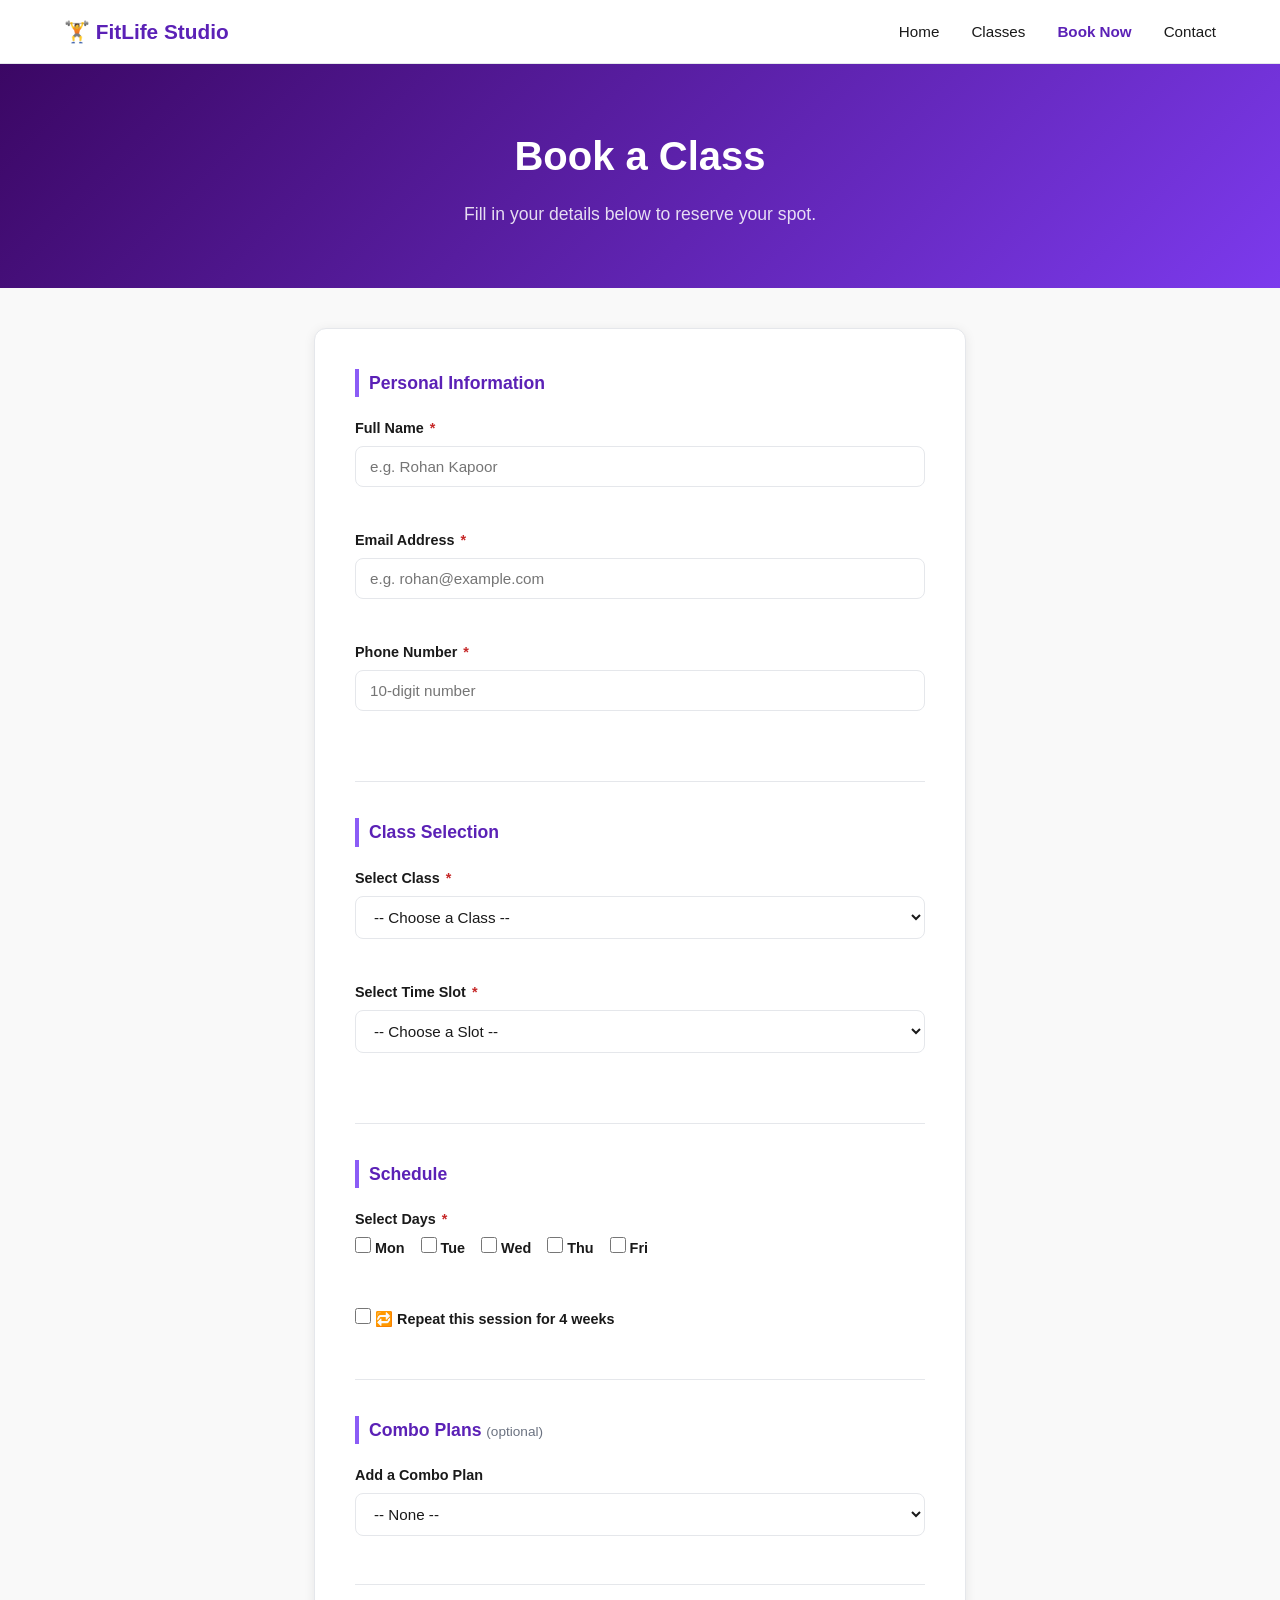
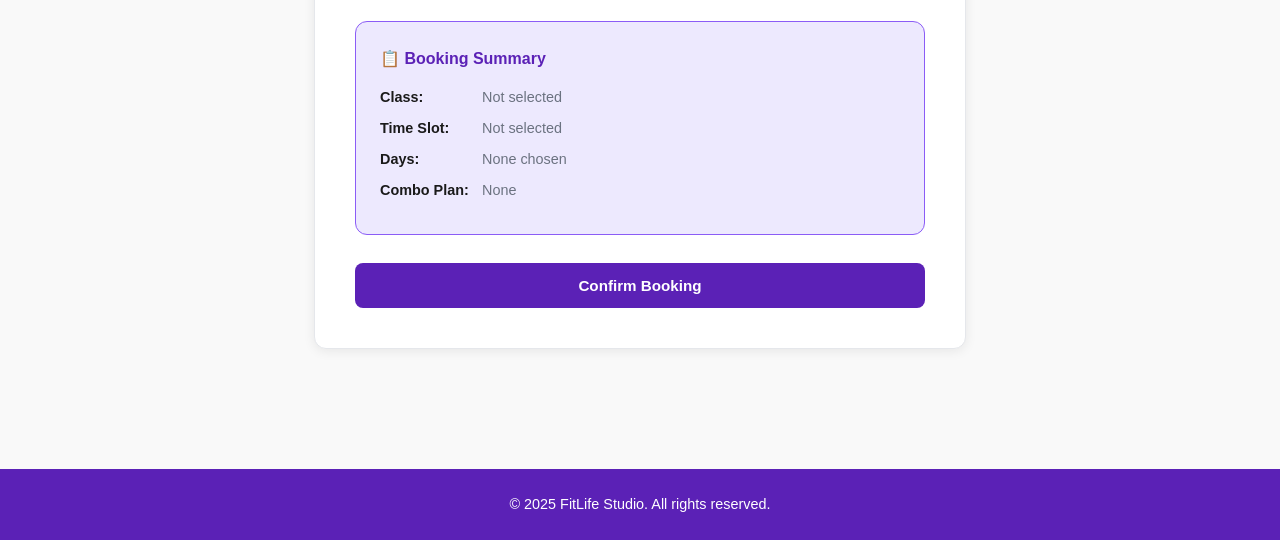
==== booking.html @ 7e026900 "Final changes" ====
<!DOCTYPE html>
<html lang="en">
<head>
  <meta charset="UTF-8" />
  <meta name="viewport" content="width=device-width, initial-scale=1.0" />
  <title>FitLife Studio – Book a Class</title>
  
  <link rel="stylesheet" href="css/booking.css" />
</head>
<body>

  
  <nav class="navbar" id="navbar">
    <div class="nav-container">
      <a href="index.html" class="nav-logo">🏋️ FitLife Studio</a>
      <button class="hamburger" id="hamburger" aria-label="Toggle menu">☰</button>
      <ul class="nav-links" id="navLinks">
        <li><a href="index.html">Home</a></li>
        <li><a href="classes.html">Classes</a></li>
        <li><a href="booking.html" class="active">Book Now</a></li>
        <li><a href="contact.html">Contact</a></li>
      </ul>
    </div>
  </nav>
  


  
  <div class="page-header">
    <h1>Book a Class</h1>
    <p>Fill in your details below to reserve your spot.</p>
  </div>


  
  <div class="container">
    <div class="form-card" id="formCard">

      <form id="bookingForm" novalidate>

        
        <div class="form-section">
          <h2 class="form-section-title">Personal Information</h2>

          
          <div class="form-group">
            <label for="userName">Full Name <span class="required">*</span></label>
            <input type="text" id="userName" name="userName"
                   placeholder="e.g. Rohan Kapoor" />
            
            <span class="error-msg" id="userNameError"></span>
          </div>

          
          <div class="form-group">
            <label for="userEmail">Email Address <span class="required">*</span></label>
            <input type="email" id="userEmail" name="userEmail"
                   placeholder="e.g. rohan@example.com" />
            <span class="error-msg" id="userEmailError"></span>
          </div>

          
          <div class="form-group">
            <label for="userPhone">Phone Number <span class="required">*</span></label>
            <input type="tel" id="userPhone" name="userPhone"
                   placeholder="10-digit number" pattern="[0-9]{10}" />
            <span class="error-msg" id="userPhoneError"></span>
          </div>
        </div>


        
        <div class="form-section">
          <h2 class="form-section-title">Class Selection</h2>

          
          <div class="form-group">
            <label for="selectClass">Select Class <span class="required">*</span></label>
            <select id="selectClass" name="selectClass">
              <option value="">-- Choose a Class --</option>
              <option value="Yoga">Yoga</option>
              <option value="Cardio">Cardio</option>
              <option value="Meditation">Meditation</option>
              <option value="Strength Training">Strength Training</option>
            </select>
            <span class="error-msg" id="selectClassError"></span>
          </div>

          
          <div class="form-group">
            <label for="selectSlot">Select Time Slot <span class="required">*</span></label>
            <select id="selectSlot" name="selectSlot">
              <option value="">-- Choose a Slot --</option>
              <option value="Morning (6–8 AM)">Morning (6–8 AM)</option>
              <option value="Afternoon (12–2 PM)">Afternoon (12–2 PM)</option>
              <option value="Evening (6–8 PM)">Evening (6–8 PM)</option>
            </select>
            <span class="error-msg" id="selectSlotError"></span>
          </div>
        </div>


        
        <div class="form-section">
          <h2 class="form-section-title">Schedule</h2>

          
          <div class="form-group">
            <label>Select Days <span class="required">*</span></label>
            <div class="checkbox-row" id="daysGroup">
              <label class="checkbox-label">
                <input type="checkbox" name="days" value="Mon" /> Mon
              </label>
              <label class="checkbox-label">
                <input type="checkbox" name="days" value="Tue" /> Tue
              </label>
              <label class="checkbox-label">
                <input type="checkbox" name="days" value="Wed" /> Wed
              </label>
              <label class="checkbox-label">
                <input type="checkbox" name="days" value="Thu" /> Thu
              </label>
              <label class="checkbox-label">
                <input type="checkbox" name="days" value="Fri" /> Fri
              </label>
            </div>
            <span class="error-msg" id="daysError"></span>
          </div>

          
          <div class="form-group">
            <label class="checkbox-label repeat-label">
              <input type="checkbox" id="repeatSession" name="repeatSession" />
              🔁 Repeat this session for 4 weeks
            </label>
          </div>
        </div>


        
        <div class="form-section">
          <h2 class="form-section-title">Combo Plans <span class="optional">(optional)</span></h2>

          <div class="form-group">
            <label for="comboPlan">Add a Combo Plan</label>
            <select id="comboPlan" name="comboPlan">
              <option value="">-- None --</option>
              <option value="Yoga + Meditation (Save ₹500)">Yoga + Meditation (Save ₹500)</option>
              <option value="Cardio + Strength (Save ₹400)">Cardio + Strength (Save ₹400)</option>
              <option value="Full Body Plan – All 4 Classes (Save ₹1200)">Full Body Plan – All 4 Classes (Save ₹1200)</option>
            </select>
          </div>
        </div>


        
        
        <div class="summary-box" id="summaryBox">
          <h3>📋 Booking Summary</h3>
          <div class="summary-row">
            <span class="summary-label">Class:</span>
            <span class="summary-val" id="sumClass">Not selected</span>
          </div>
          <div class="summary-row">
            <span class="summary-label">Time Slot:</span>
            <span class="summary-val" id="sumSlot">Not selected</span>
          </div>
          <div class="summary-row">
            <span class="summary-label">Days:</span>
            <span class="summary-val" id="sumDays">None chosen</span>
          </div>
          <div class="summary-row">
            <span class="summary-label">Combo Plan:</span>
            <span class="summary-val" id="sumCombo">None</span>
          </div>
        </div>


        
        <button type="submit" class="btn btn-submit" id="submitBtn">
          Confirm Booking
        </button>

      </form>
    </div>


    
    <div class="success-card" id="successCard" style="display:none;">
      
      <div class="checkmark-circle">
        <div class="checkmark-tick">✓</div>
      </div>
      <h2>Booking Confirmed!</h2>
      
      <p id="successMsg">Your sessions have been booked.</p>
      <button class="btn btn-primary" id="bookAnotherBtn">
        Book Another Session
      </button>
    </div>

  </div>
  


  
  <footer class="footer">
    <p>© 2025 FitLife Studio. All rights reserved.</p>
  </footer>


  
  <script src="js/booking.js"></script>
</body>
</html>
---- css/booking.css ----
:root {
  --primary:    #5B21B6;
  --accent:     #8B5CF6;
  --bg:         #F9F9F9;
  --card-bg:    #FFFFFF;
  --text-dark:  #1A1A1A;
  --text-muted: #6B7280;
  --border:     #E5E7EB;
  --error:      #C62828;
  --error-bg:   #FFEBEE;
}


*, *::before, *::after { box-sizing: border-box; margin: 0; padding: 0; }

body {
  font-family: 'Segoe UI', sans-serif;
  background: var(--bg);
  color: var(--text-dark);
  line-height: 1.6;
}

a { text-decoration: none; color: inherit; }


.container {
  max-width: 700px;
  margin: 0 auto;
  padding: 0 24px 60px;
}

.navbar {
  position: sticky;
  top: 0; z-index: 100;
  background: var(--card-bg);
  border-bottom: 1px solid var(--border);
  height: 64px;
}

.nav-container {
  max-width: 1200px;
  margin: 0 auto;
  padding: 0 24px;
  height: 100%;
  display: flex;
  align-items: center;
  justify-content: space-between;
}

.nav-logo { font-size: 1.3rem; font-weight: 700; color: var(--primary); }

.nav-links { list-style: none; display: flex; gap: 32px; }

.nav-links a {
  color: var(--text-dark);
  font-size: 0.95rem;
  position: relative;
  transition: color 0.3s ease;
}

.nav-links a::after {
  content: '';
  position: absolute;
  bottom: -3px; left: 0;
  width: 0; height: 2px;
  background: var(--primary);
  transition: width 0.3s ease;
}

.nav-links a:hover,
.nav-links a.active { color: var(--primary); font-weight: 600; }
.nav-links a:hover::after { width: 100%; }

.hamburger {
  display: none;
  background: none;
  border: none;
  font-size: 1.6rem;
  cursor: pointer;
  color: var(--text-dark);
}


.page-header {
  background: linear-gradient(135deg, #3B0764, #7C3AED);
  color: #fff;
  text-align: center;
  padding: 60px 24px;
  margin-bottom: 40px;
}

.page-header h1 { font-size: 2.5rem; margin-bottom: 12px; }

.page-header p {
  font-size: 1.1rem;
  color: rgba(255,255,255,0.85);
}


.form-card {
  background: var(--card-bg);
  border-radius: 12px;
  padding: 40px;
  box-shadow: 0 2px 12px rgba(0,0,0,0.08);
  border: 1px solid var(--border);
}


.form-section {
  margin-bottom: 36px;
  padding-bottom: 28px;
  border-bottom: 1px solid var(--border);
}

.form-section:last-of-type { border-bottom: none; }

.form-section-title {
  font-size: 1.1rem;
  font-weight: 700;
  color: var(--primary);
  margin-bottom: 20px;
  padding-left: 10px;
  border-left: 4px solid var(--accent);
}


.optional {
  font-weight: 400;
  font-size: 0.85rem;
  color: var(--text-muted);
}


.form-group {
  margin-bottom: 20px;
}

.form-group label {
  display: block;
  font-size: 0.9rem;
  font-weight: 600;
  color: var(--text-dark);
  margin-bottom: 6px;
}


.required { color: var(--error); margin-left: 2px; }


.form-group input[type="text"],
.form-group input[type="email"],
.form-group input[type="tel"],
.form-group select,
.form-group textarea {
  width: 100%;
  padding: 11px 14px;
  border: 1.5px solid var(--border);
  border-radius: 8px;
  font-size: 0.95rem;
  font-family: inherit;
  color: var(--text-dark);
  background: #fff;
  transition: border-color 0.3s ease, box-shadow 0.3s ease;
  outline: none;
}


.form-group input:focus,
.form-group select:focus,
.form-group textarea:focus {
  border-color: var(--accent);
  box-shadow: 0 0 0 3px rgba(139,92,246,0.2);
}


.form-group input.invalid,
.form-group select.invalid,
.form-group textarea.invalid {
  border-color: var(--error);
  background: var(--error-bg);
}


.error-msg {
  display: block;
  color: var(--error);
  font-size: 0.8rem;
  margin-top: 4px;
  min-height: 18px; 
}



.checkbox-row {
  display: flex;
  gap: 16px;
  flex-wrap: wrap;
  margin-top: 4px;
}


.checkbox-label {
  display: flex;
  align-items: center;
  gap: 6px;
  font-size: 0.9rem;
  cursor: pointer;
  user-select: none;
}

.checkbox-label input[type="checkbox"] {
  width: 16px;
  height: 16px;
  accent-color: var(--primary); 
  cursor: pointer;
}


.repeat-label {
  margin-top: 8px;
  font-size: 0.9rem;
}


.summary-box {
  background: #EDE9FE;
  border: 1.5px solid var(--accent);
  border-radius: 12px;
  padding: 24px;
  margin-bottom: 28px;
}

.summary-box h3 {
  font-size: 1rem;
  color: var(--primary);
  margin-bottom: 14px;
}

.summary-row {
  display: flex;
  gap: 12px;
  margin-bottom: 8px;
  font-size: 0.9rem;
}

.summary-label {
  font-weight: 600;
  color: var(--text-dark);
  min-width: 90px;
}

.summary-val {
  color: var(--text-muted);
}


.btn-submit {
  width: 100%;
  padding: 14px;
  background: var(--primary);
  color: #fff;
  border: none;
  border-radius: 8px;
  font-size: 1rem;
  font-weight: 700;
  cursor: pointer;
  transition: all 0.3s ease;
}

.btn-submit:hover {
  background: #3B0764;
  transform: translateY(-2px);
}

.success-card {
  background: var(--card-bg);
  border-radius: 12px;
  padding: 60px 40px;
  text-align: center;
  box-shadow: 0 2px 12px rgba(0,0,0,0.08);
}


.checkmark-circle {
  width: 80px;
  height: 80px;
  border-radius: 50%;
  background: var(--primary);
  display: flex;
  align-items: center;
  justify-content: center;
  margin: 0 auto 24px;
}

.checkmark-tick {
  color: #fff;
  font-size: 2rem;
  font-weight: 700;
  line-height: 1;
}

.success-card h2 {
  font-size: 1.8rem;
  color: var(--primary);
  margin-bottom: 14px;
}

.success-card p {
  color: var(--text-muted);
  margin-bottom: 28px;
  font-size: 0.95rem;
  line-height: 1.8;
}


.btn {
  display: inline-block;
  padding: 12px 28px;
  border-radius: 8px;
  font-size: 0.95rem;
  font-weight: 600;
  cursor: pointer;
  transition: all 0.3s ease;
  border: 2px solid transparent;
}

.btn-primary {
  background: var(--primary);
  color: #fff;
  border-color: var(--primary);
}

.btn-primary:hover {
  background: #3B0764;
  transform: translateY(-2px);
}


.footer {
  background: var(--primary);
  color: #fff;
  text-align: center;
  padding: 24px;
  font-size: 0.9rem;
  margin-top: 60px;
}


@media (max-width: 768px) {
  .hamburger { display: block; }

  .nav-links {
    display: none;
    position: absolute;
    top: 64px; left: 0; right: 0;
    background: var(--card-bg);
    flex-direction: column;
    gap: 0;
    border-bottom: 1px solid var(--border);
    box-shadow: 0 4px 12px rgba(0,0,0,0.08);
  }

  .nav-links.nav-open { display: flex; }

  .nav-links li a {
    display: block;
    padding: 14px 24px;
    border-bottom: 1px solid var(--border);
  }

  .form-card { padding: 24px; }

  .checkbox-row { gap: 10px; }

  .page-header h1 { font-size: 1.8rem; }
}
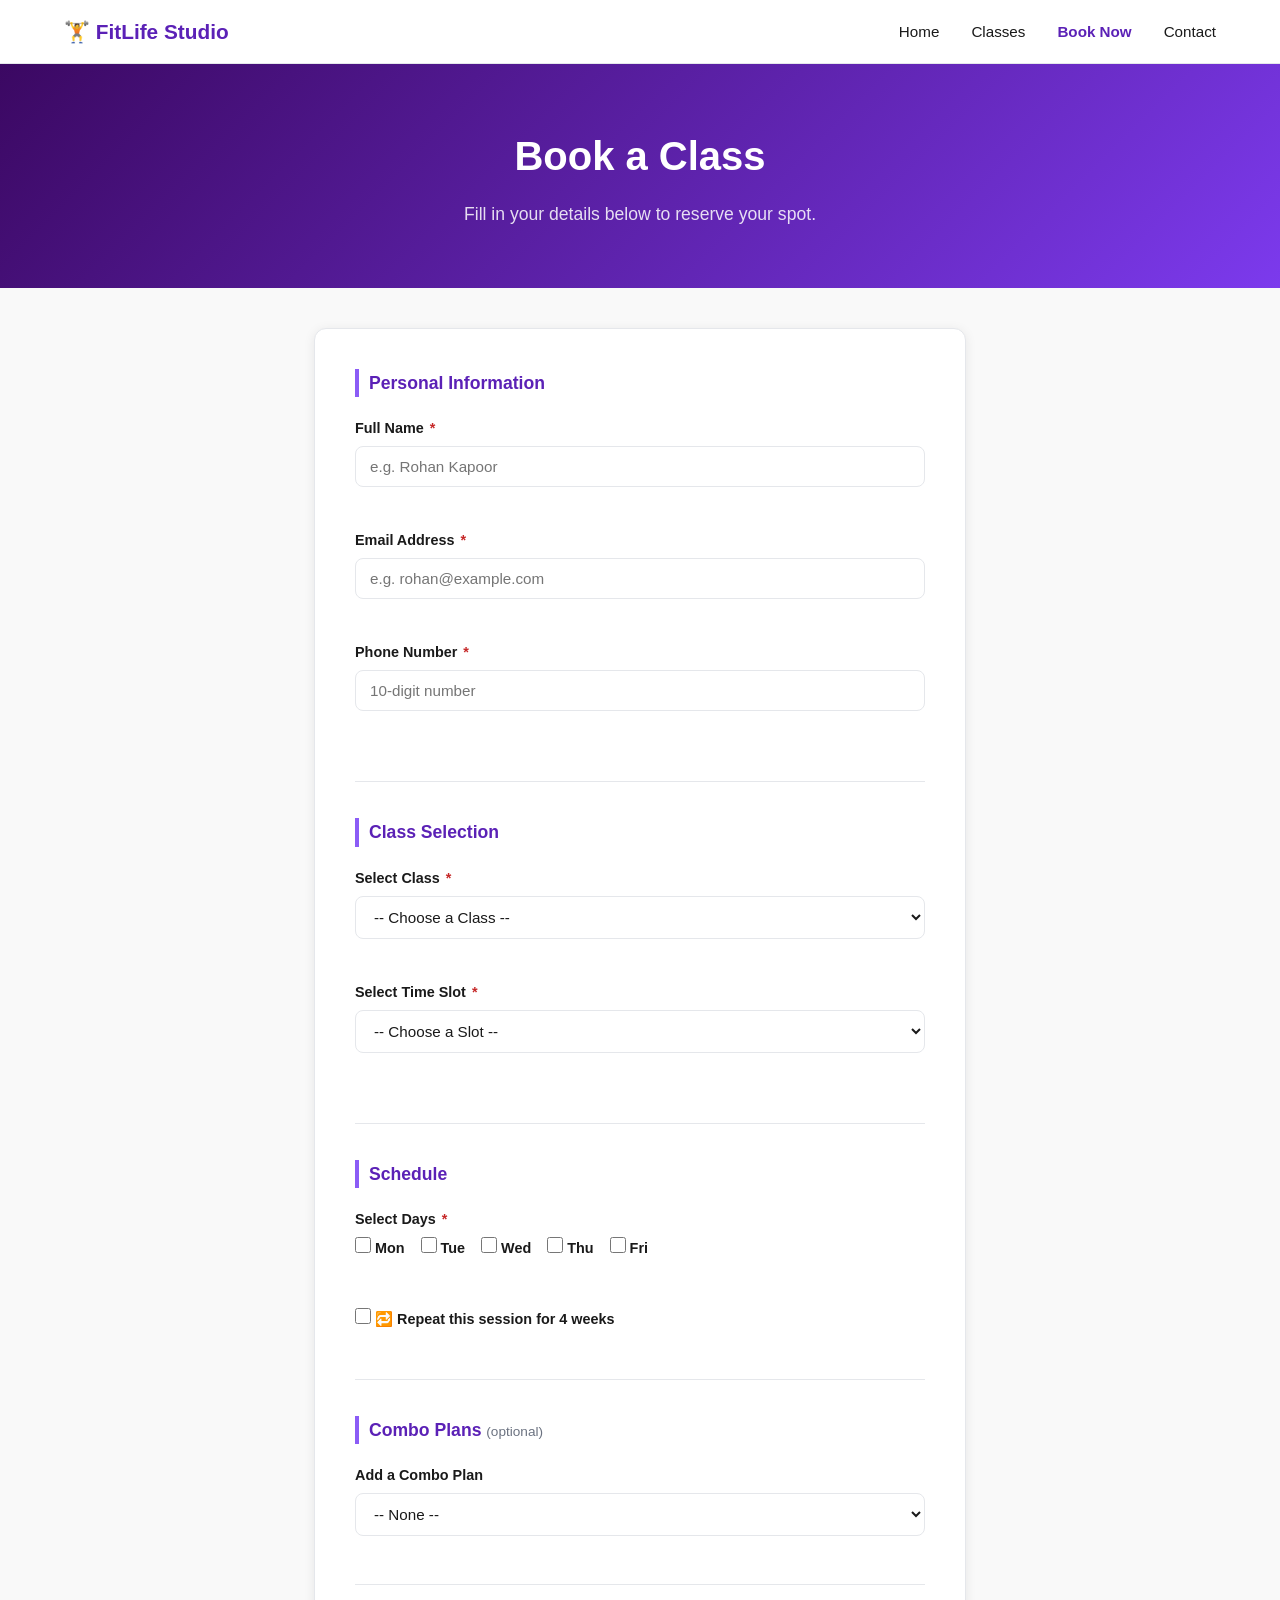
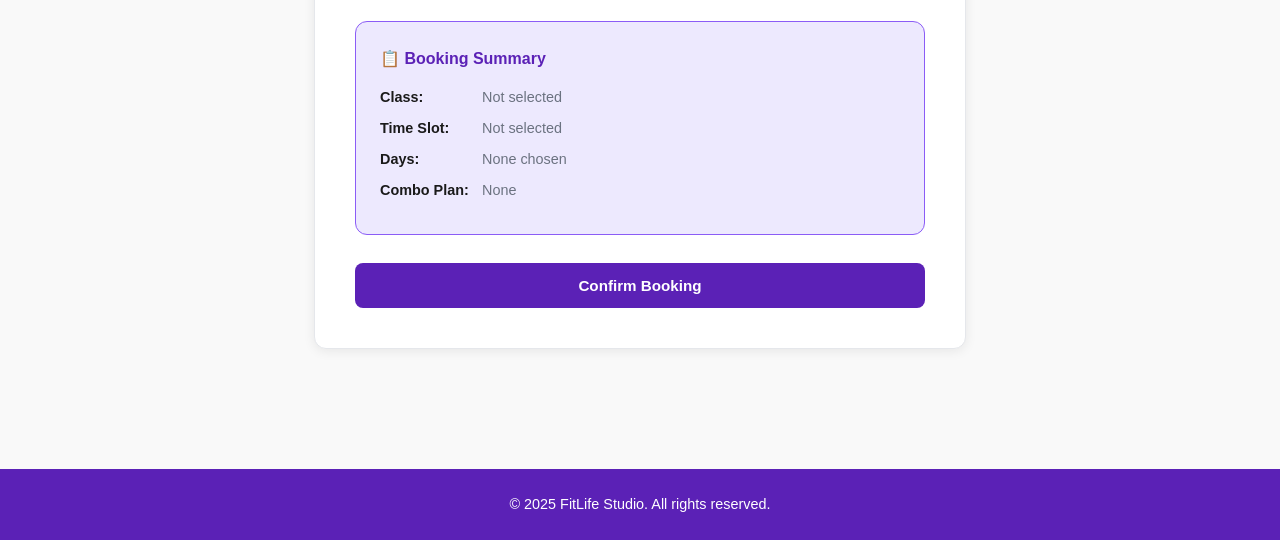
==== commit 0605e792: "Updated project with final files" ====
--- a/booking.html
+++ b/booking.html
@@ -1,18 +1,21 @@
 <!DOCTYPE html>
+<!--It tells the browser the document is html5-->
 <html lang="en">
 <head>
   <meta charset="UTF-8" />
   <meta name="viewport" content="width=device-width, initial-scale=1.0" />
+  <!--viewport tag makes the page work on mobile-->
   <title>FitLife Studio – Book a Class</title>
-  
   <link rel="stylesheet" href="css/booking.css" />
 </head>
 <body>
 
-  
+<!--Navbar(sticky navigation bar across all pages)-->
   <nav class="navbar" id="navbar">
     <div class="nav-container">
+      <!--logo-->
       <a href="index.html" class="nav-logo">🏋️ FitLife Studio</a>
+      <!--hamburger icon for mobile-->
       <button class="hamburger" id="hamburger" aria-label="Toggle menu">☰</button>
       <ul class="nav-links" id="navLinks">
         <li><a href="index.html">Home</a></li>
@@ -22,36 +25,34 @@
       </ul>
     </div>
   </nav>
-  
-
-
-  
+
+  <!--page title banner-->
   <div class="page-header">
     <h1>Book a Class</h1>
     <p>Fill in your details below to reserve your spot.</p>
   </div>
 
-
-  
   <div class="container">
+
+    <!--booking form card(hidden after successful submit)-->
     <div class="form-card" id="formCard">
 
+      <!--novalidate disables browser default popups, we handle validation in js-->
       <form id="bookingForm" novalidate>
 
-        
+        <!--section 1 - personal info-->
         <div class="form-section">
           <h2 class="form-section-title">Personal Information</h2>
 
-          
+          <!--name field-->
           <div class="form-group">
             <label for="userName">Full Name <span class="required">*</span></label>
             <input type="text" id="userName" name="userName"
                    placeholder="e.g. Rohan Kapoor" />
-            
             <span class="error-msg" id="userNameError"></span>
           </div>
 
-          
+          <!--email field-->
           <div class="form-group">
             <label for="userEmail">Email Address <span class="required">*</span></label>
             <input type="email" id="userEmail" name="userEmail"
@@ -59,7 +60,7 @@
             <span class="error-msg" id="userEmailError"></span>
           </div>
 
-          
+          <!--phone field-->
           <div class="form-group">
             <label for="userPhone">Phone Number <span class="required">*</span></label>
             <input type="tel" id="userPhone" name="userPhone"
@@ -68,12 +69,11 @@
           </div>
         </div>
 
-
-        
+        <!--section 2 - class and slot selection-->
         <div class="form-section">
           <h2 class="form-section-title">Class Selection</h2>
 
-          
+          <!--class dropdown - pre-filled from localStorage if coming from class-details page-->
           <div class="form-group">
             <label for="selectClass">Select Class <span class="required">*</span></label>
             <select id="selectClass" name="selectClass">
@@ -86,7 +86,7 @@
             <span class="error-msg" id="selectClassError"></span>
           </div>
 
-          
+          <!--time slot dropdown-->
           <div class="form-group">
             <label for="selectSlot">Select Time Slot <span class="required">*</span></label>
             <select id="selectSlot" name="selectSlot">
@@ -99,12 +99,11 @@
           </div>
         </div>
 
-
-        
+        <!--section 3 - schedule-->
         <div class="form-section">
           <h2 class="form-section-title">Schedule</h2>
 
-          
+          <!--day checkboxes - at least one must be selected-->
           <div class="form-group">
             <label>Select Days <span class="required">*</span></label>
             <div class="checkbox-row" id="daysGroup">
@@ -127,7 +126,7 @@
             <span class="error-msg" id="daysError"></span>
           </div>
 
-          
+          <!--repeat session toggle-->
           <div class="form-group">
             <label class="checkbox-label repeat-label">
               <input type="checkbox" id="repeatSession" name="repeatSession" />
@@ -136,8 +135,7 @@
           </div>
         </div>
 
-
-        
+        <!--section 4 - optional combo plans-->
         <div class="form-section">
           <h2 class="form-section-title">Combo Plans <span class="optional">(optional)</span></h2>
 
@@ -152,9 +150,7 @@
           </div>
         </div>
 
-
-        
-        
+        <!--live summary box - updates as user fills the form-->
         <div class="summary-box" id="summaryBox">
           <h3>📋 Booking Summary</h3>
           <div class="summary-row">
@@ -175,8 +171,7 @@
           </div>
         </div>
 
-
-        
+        <!--submit button-->
         <button type="submit" class="btn btn-submit" id="submitBtn">
           Confirm Booking
         </button>
@@ -184,15 +179,14 @@
       </form>
     </div>
 
-
-    
+    <!--success card(shown after valid form submission, hidden by default)-->
     <div class="success-card" id="successCard" style="display:none;">
-      
+      <!--animated checkmark-->
       <div class="checkmark-circle">
         <div class="checkmark-tick">✓</div>
       </div>
       <h2>Booking Confirmed!</h2>
-      
+      <!--personalised message built and inserted by js-->
       <p id="successMsg">Your sessions have been booked.</p>
       <button class="btn btn-primary" id="bookAnotherBtn">
         Book Another Session
@@ -200,16 +194,13 @@
     </div>
 
   </div>
-  
-
-
-  
+
+  <!--footer-->
   <footer class="footer">
     <p>© 2025 FitLife Studio. All rights reserved.</p>
   </footer>
 
-
-  
+  <!--page specific javascript-->
   <script src="js/booking.js"></script>
 </body>
 </html>
--- a/css/booking.css
+++ b/css/booking.css
@@ -1,4 +1,4 @@
-
+/* css variables - includes extra error colours for form validation */
 :root {
   --primary:    #5B21B6;
   --accent:     #8B5CF6;
@@ -11,9 +11,10 @@
   --error-bg:   #FFEBEE;
 }
 
-
+/* reset default browser margin and padding */
 *, *::before, *::after { box-sizing: border-box; margin: 0; padding: 0; }
 
+/* base body styles */
 body {
   font-family: 'Segoe UI', sans-serif;
   background: var(--bg);
@@ -23,13 +24,14 @@
 
 a { text-decoration: none; color: inherit; }
 
-
+/* narrower max width for the form layout */
 .container {
   max-width: 700px;
   margin: 0 auto;
   padding: 0 24px 60px;
 }
 
+/* navbar - sticks to top while scrolling */
 .navbar {
   position: sticky;
   top: 0; z-index: 100;
@@ -59,6 +61,7 @@
   transition: color 0.3s ease;
 }
 
+/* animated underline that grows on hover */
 .nav-links a::after {
   content: '';
   position: absolute;
@@ -72,6 +75,7 @@
 .nav-links a.active { color: var(--primary); font-weight: 600; }
 .nav-links a:hover::after { width: 100%; }
 
+/* hidden on desktop, shown on mobile */
 .hamburger {
   display: none;
   background: none;
@@ -81,9 +85,9 @@
   color: var(--text-dark);
 }
 
-
+/* purple gradient banner at the top of the page */
 .page-header {
-  background: linear-gradient(135deg, #3B0764, #7C3AED);
+  background: linear-gradient(135deg, #3b0862, #7C3AED);
   color: #fff;
   text-align: center;
   padding: 60px 24px;
@@ -97,7 +101,7 @@
   color: rgba(255,255,255,0.85);
 }
 
-
+/* white card wrapping the entire booking form */
 .form-card {
   background: var(--card-bg);
   border-radius: 12px;
@@ -106,7 +110,7 @@
   border: 1px solid var(--border);
 }
 
-
+/* each logical section of the form, separated by a bottom border */
 .form-section {
   margin-bottom: 36px;
   padding-bottom: 28px;
@@ -115,6 +119,7 @@
 
 .form-section:last-of-type { border-bottom: none; }
 
+/* section heading with a left purple accent bar */
 .form-section-title {
   font-size: 1.1rem;
   font-weight: 700;
@@ -124,14 +129,13 @@
   border-left: 4px solid var(--accent);
 }
 
-
+/* muted (optional) label next to section title */
 .optional {
   font-weight: 400;
   font-size: 0.85rem;
   color: var(--text-muted);
 }
 
-
 .form-group {
   margin-bottom: 20px;
 }
@@ -144,10 +148,10 @@
   margin-bottom: 6px;
 }
 
-
+/* red asterisk on required fields */
 .required { color: var(--error); margin-left: 2px; }
 
-
+/* shared styles for all input types */
 .form-group input[type="text"],
 .form-group input[type="email"],
 .form-group input[type="tel"],
@@ -165,7 +169,7 @@
   outline: none;
 }
 
-
+/* purple glow when a field is focused */
 .form-group input:focus,
 .form-group select:focus,
 .form-group textarea:focus {
@@ -173,7 +177,7 @@
   box-shadow: 0 0 0 3px rgba(139,92,246,0.2);
 }
 
-
+/* red border and background when js marks a field invalid */
 .form-group input.invalid,
 .form-group select.invalid,
 .form-group textarea.invalid {
@@ -181,17 +185,16 @@
   background: var(--error-bg);
 }
 
-
+/* red error text shown below invalid fields */
 .error-msg {
   display: block;
   color: var(--error);
   font-size: 0.8rem;
   margin-top: 4px;
-  min-height: 18px; 
-}
-
-
-
+  min-height: 18px;
+}
+
+/* row of day checkboxes */
 .checkbox-row {
   display: flex;
   gap: 16px;
@@ -199,7 +202,6 @@
   margin-top: 4px;
 }
 
-
 .checkbox-label {
   display: flex;
   align-items: center;
@@ -209,20 +211,20 @@
   user-select: none;
 }
 
+/* checkbox styled with the primary purple colour */
 .checkbox-label input[type="checkbox"] {
   width: 16px;
   height: 16px;
-  accent-color: var(--primary); 
-  cursor: pointer;
-}
-
+  accent-color: var(--primary);
+  cursor: pointer;
+}
 
 .repeat-label {
   margin-top: 8px;
   font-size: 0.9rem;
 }
 
-
+/* light purple summary box that updates live as the user fills the form */
 .summary-box {
   background: #EDE9FE;
   border: 1.5px solid var(--accent);
@@ -254,7 +256,7 @@
   color: var(--text-muted);
 }
 
-
+/* full width submit button */
 .btn-submit {
   width: 100%;
   padding: 14px;
@@ -273,6 +275,7 @@
   transform: translateY(-2px);
 }
 
+/* success card shown after booking, hidden by default */
 .success-card {
   background: var(--card-bg);
   border-radius: 12px;
@@ -281,7 +284,7 @@
   box-shadow: 0 2px 12px rgba(0,0,0,0.08);
 }
 
-
+/* purple circle containing the tick icon */
 .checkmark-circle {
   width: 80px;
   height: 80px;
@@ -313,7 +316,7 @@
   line-height: 1.8;
 }
 
-
+/* button styles */
 .btn {
   display: inline-block;
   padding: 12px 28px;
@@ -336,7 +339,7 @@
   transform: translateY(-2px);
 }
 
-
+/* footer */
 .footer {
   background: var(--primary);
   color: #fff;
@@ -346,7 +349,7 @@
   margin-top: 60px;
 }
 
-
+/* mobile styles - breakpoint at 768px */
 @media (max-width: 768px) {
   .hamburger { display: block; }
 
